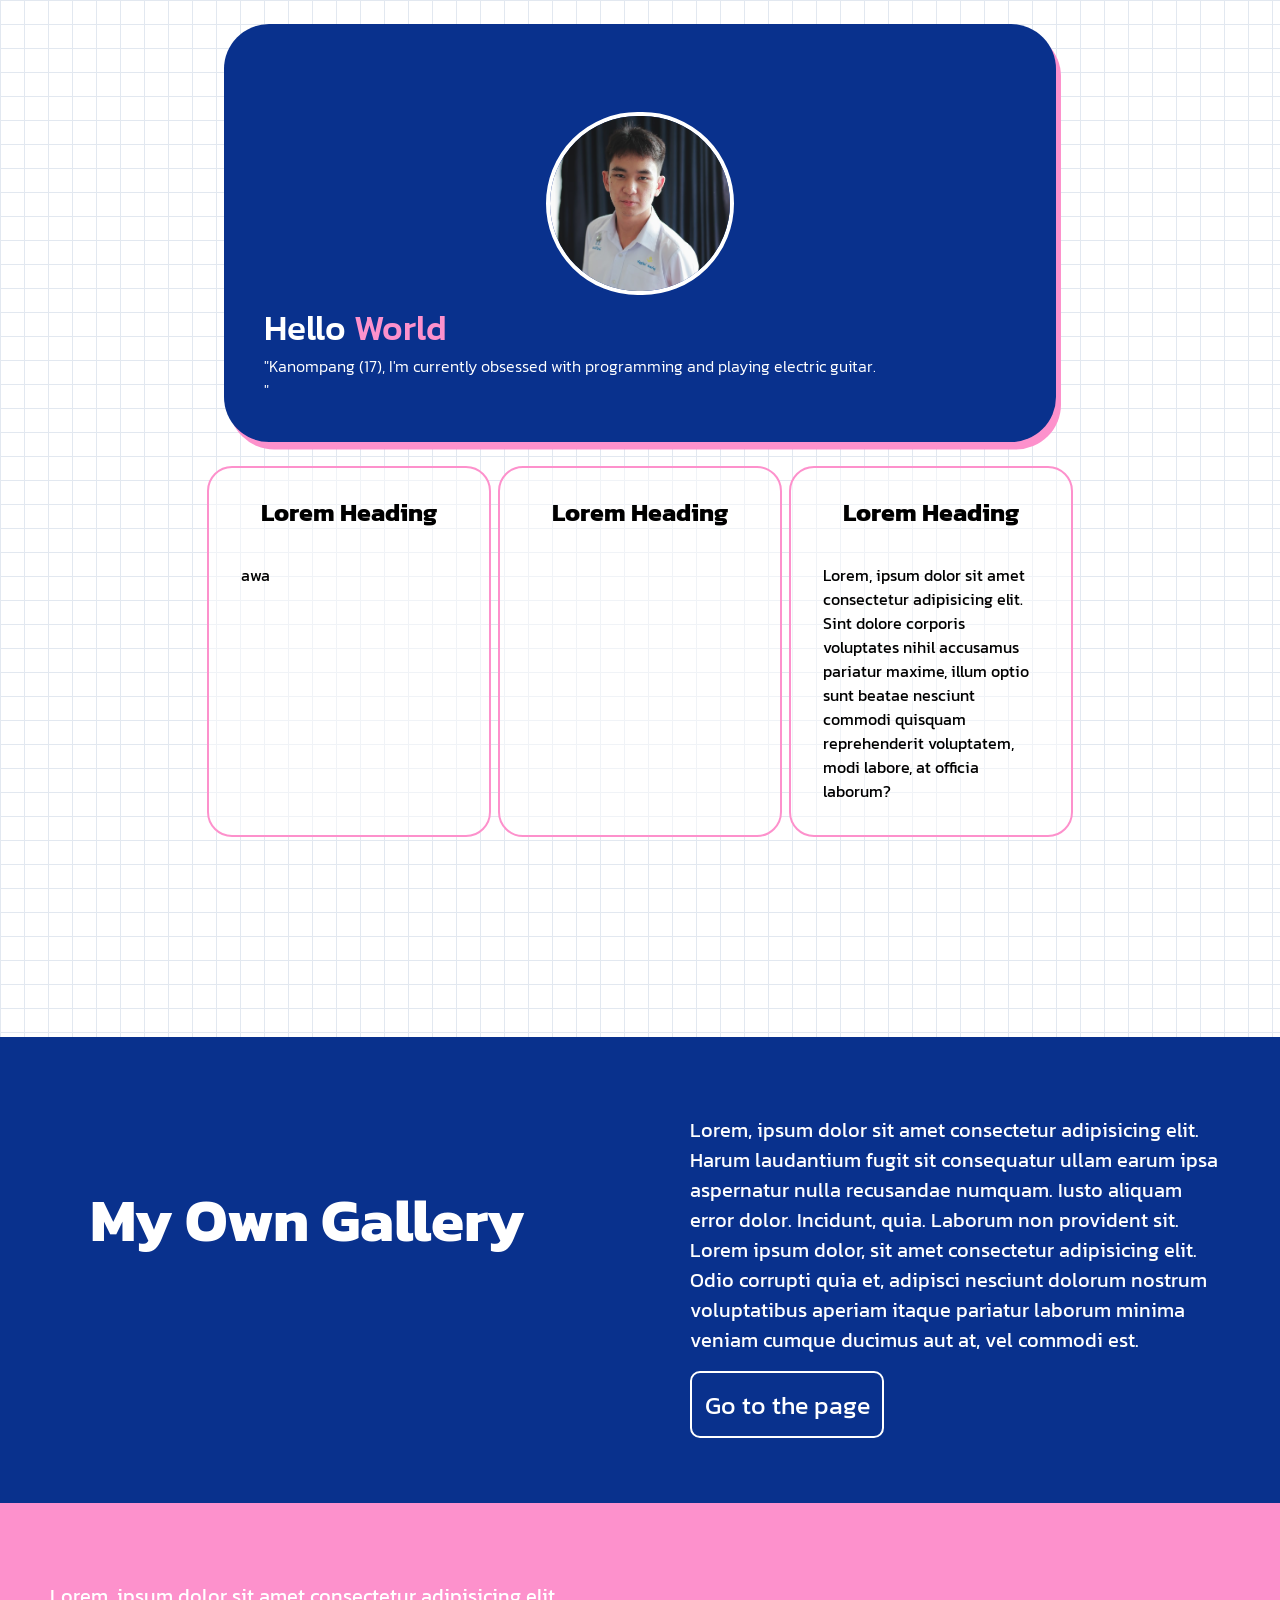
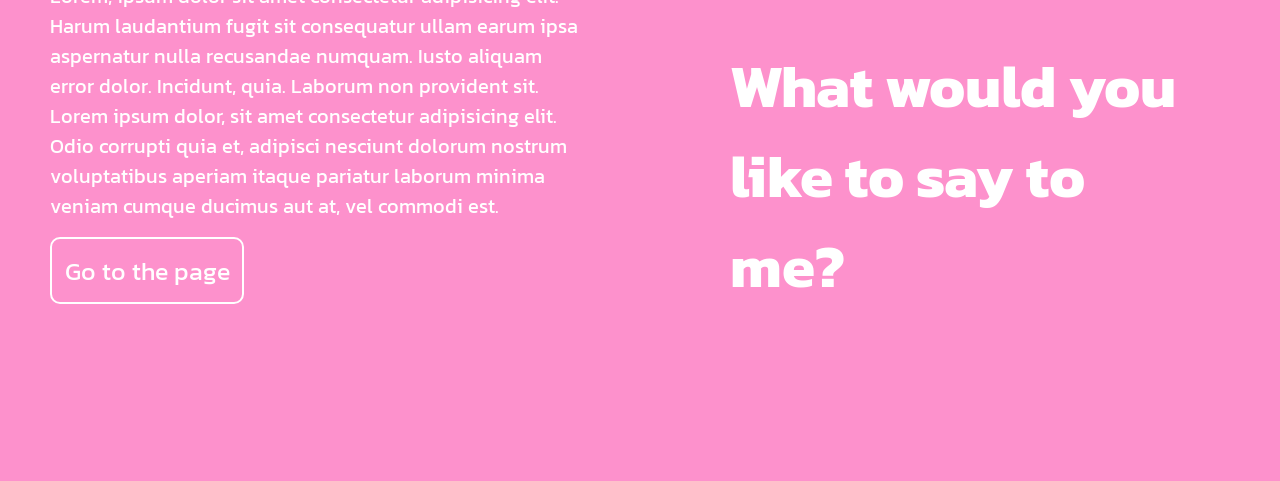
==== index.html @ cad474c6 "fix hyperlink" ====
<!DOCTYPE html>
<html lang="en">
<head>
    <meta charset="UTF-8">
    <meta name="viewport" content="width=device-width, initial-scale=1.0">
    <title>Document</title>
    <link rel="stylesheet" href="style.css">
</head>
<body>
    <div class="upper-card">
        <div class="centify">
            <div>
                <img src="resources/profile.png" alt="mypfp" height="175">
            </div>
        </div>
        <div class="heading fade-in">
            <p id="title">Hello <span>World</span></p>
            <span id="heading-desc">"Kanompang (17), I'm currently obsessed with programming and playing electric guitar.<br>"</span>
        </div>
    </div>
    <div class="rows-card fade-in-slower">
        <div class="status-card hoverable">
            <h3>Lorem Heading</h3>
            <p id="card1">Lorem, ipsum dolor sit amet consectetur adipisicing elit. Sint dolore corporis voluptates nihil accusamus pariatur maxime, illum optio sunt beatae nesciunt commodi quisquam reprehenderit voluptatem, modi labore, at officia laborum?</p>
        </div>
        <div class="status-card hoverable">
            <h3>Lorem Heading</h3>
            <p id="card2">Lorem, ipsum dolor sit amet consectetur adipisicing elit. Sint dolore corporis voluptates nihil accusamus pariatur maxime, illum optio sunt beatae nesciunt commodi quisquam reprehenderit voluptatem, modi labore, at officia laborum?</p>
        </div>
        <div class="status-card hoverable">
            <h3>Lorem Heading</h3>
            <p>Lorem, ipsum dolor sit amet consectetur adipisicing elit. Sint dolore corporis voluptates nihil accusamus pariatur maxime, illum optio sunt beatae nesciunt commodi quisquam reprehenderit voluptatem, modi labore, at officia laborum?</p>
        </div>
    </div>
    <div class="middle-bg fade-in" style="background: var(--base);">
        <div>
            <h4>My Own Gallery</h4>
        </div>
        <div>
            <p>Lorem, ipsum dolor sit amet consectetur adipisicing elit. Harum laudantium fugit sit consequatur ullam earum ipsa aspernatur nulla recusandae numquam. Iusto aliquam error dolor. Incidunt, quia. Laborum non provident sit. Lorem ipsum dolor, sit amet consectetur adipisicing elit. Odio corrupti quia et, adipisci nesciunt dolorum nostrum voluptatibus aperiam itaque pariatur laborum minima veniam cumque ducimus aut at, vel commodi est.</p>
            <a href="pages/gallery.html">Go to the page</a>
        </div>
    </div>
    <div class="middle-bg fade-in" style="background-color: var(--special)">
        <div>
            <p>Lorem, ipsum dolor sit amet consectetur adipisicing elit. Harum laudantium fugit sit consequatur ullam earum ipsa aspernatur nulla recusandae numquam. Iusto aliquam error dolor. Incidunt, quia. Laborum non provident sit. Lorem ipsum dolor, sit amet consectetur adipisicing elit. Odio corrupti quia et, adipisci nesciunt dolorum nostrum voluptatibus aperiam itaque pariatur laborum minima veniam cumque ducimus aut at, vel commodi est.</p>
            <a href="pages/mail.html">Go to the page</a>
        </div>
        <div>
            <h4>What would you like to say to me?</h4>
        </div>
    </div>
    <script src="script.js"></script>
</body>
</html>
---- style.css ----
@import url('https://fonts.googleapis.com/css2?family=Kanit:ital,wght@0,100;0,200;0,300;0,400;0,500;0,600;0,700;0,800;0,900;1,100;1,200;1,300;1,400;1,500;1,600;1,700;1,800;1,900&display=swap');

:root {
    --base: #09318D;
    --secondary: #FFFFFF;
    --special: #FD91CC;
}

html, body {
    height: 100%;
    margin: 0;
    font-family: Kanit;
    background-color: var(--secondary);
    scroll-behavior: smooth;
    background-image:
    linear-gradient(to right, #e2e8f0 1px, transparent 1px),
    linear-gradient(to bottom, #e2e8f0 1px, transparent 1px);
  background-size: 24px 24px;
}

@keyframes fadeIn {
  from { opacity: 0; }
  to { opacity: 1; }
}
.fade-in {
  opacity: 0;
  animation: fadeIn 1s forwards; /* duration and retain final state */
}

.fade-in-slower {
  opacity: 0;
  animation: fadeIn 2.5s forwards; /* duration and retain final state */
}

@keyframes slideDown {
    from {transform: translateY(25px);}
    to {transform: translateY(0);}
}

.slide-down {
    transform: translate(25px);
    animation: slideDown 0.5s forwards;
}

.hoverable {
    transform: scale(1);
  transition: 0.2s;
}

a {
    transition: 0.4s;
}

a:hover {
    transform: scale(1.2);
    transition: 0.2s;
    color: white;
}

.hoverable:hover {
    transform: scale(1.05);
    transition: 0.2s;
}


.centify {
    display: flex;
    justify-content: center;
    margin-top: 3em;
}

.upper-card {
    margin: 1.5em 14em;
    font-weight: 500;
    background-color: var(--base);
    border-radius: 45px;
    padding: 2.5em;
    box-shadow: 5px 7.5px var(--special);
}

.upper-card img {
    border-radius: 125px;
    border: 4px solid var(--secondary);
}

.heading p {
    color: var(--secondary);
}

.heading p span {
    color: var(--special);
}

.heading span {
    color: var(--secondary);
}

#heading-desc {
    font-weight: 300;
    font-size: 16px;
    margin-top: 0;
}

#title {
    margin: 0;
    font-size: 35px;
}


.rows-card {
    margin: 0 12.5em;
    display: flex;
    flex-direction: row;
    justify-content: space-evenly;
    margin-bottom: 12.5em;
}

.status-card {
    border: 2px solid var(--special);
    border-radius: 25px;
    width: 17.5em;
    background-color: rgba(255, 255, 255, 0.5);
}

.status-card h3 {
    font-size: 25px;
    text-align: center;
}

.status-card p {
    margin: 2em;
}

.middle-bg {
    display: flex;
    flex-direction: row;
    justify-content: space-around;
}

.middle-bg div {
    margin-top: 3em;
    width: 50%;
    padding-bottom: 5em;
}

.middle-bg h4 {
    margin: 1.5em 1.5em; 
    font-size: 60px;
    color: var(--secondary)
}

.middle-bg p {
    margin: 1.5em  2.5em; 
    font-size: 20px;
    color: white;
}

.middle-bg a {
    color: var(--secondary);
    padding: 0.5em;
    border: 2px solid white;
    border-radius: 10px;
    text-decoration: none;
    text-align: center;
    font-size: 25px;
    margin: 0 0 0 2em;
}


.top-bar {
    background-color: var(--base);
}

.top-bar h1 {
    padding: 0.5em 2.5em;
    color: white;
    margin: 0;
}

.gallery-container {
    margin: 0;
    width: 100%;
    height: 35em;
    /* background-color: yellow; */
}

.gallery-box-head h3 {
    margin: 0;
    padding: 1.5em 0 0 0.25em;
    font-size: 25px;
}

.gallery-box button {
    background-color: transparent;
    border: none;
    font-weight: bold;
    padding-left: 3.5em;
}
    /* 
    .return a {
        border: 2px solid var(--base);
        padding: 0.45em 1.5em;
        border-radius: 15px;
    } */

.gallery-img {
    border-radius: 25px;
    margin: 1.25em;
    filter: drop-shadow(0.5px 0.5px 1.5px black);
}

.mail-section {
    text-align: center;
    font-size: 35px;
}

.mail-section p {
    font-size: 16px;
}

.mail-section h3 {
    margin: 0;
}

.mail-section input {
    width: 450px;
    height: 25px;
    font-family: Kanit;
}

.mail-section button {
    font-family: Kanit;
    padding: 7.9px 70px;
    border-radius: 25px;
    border: 1px solid black;
    background-color: var(--secondary);
    box-shadow: 3px 3px var(--special);
}

.exist-section {
    margin: 3em 15em 0 15em;
    padding-bottom: 5em;
    border-radius: 25px;
    background-color: var(--base);
    color: var(--secondary)
}

.exist-section h3 {
    text-align: center;
    padding-top: 2em;
    font-size: 30px;
    color: var(--secondary);
}

.exist-section li {
    list-style-type: none;
    font-weight: bold;
}

.exist-section p {
    margin: 0;
}

.exist-section div {
    margin: 2.5em 0;
    padding-left: 4px;
    border-left: 3px solid var(--special);
}

.exist-box {
    margin: 2.5em 0;
    padding-left: 4px;
    border-left: 3px solid var(--special);
}

.gallery-hide {
    display: none;
    transition: 0.2s
}
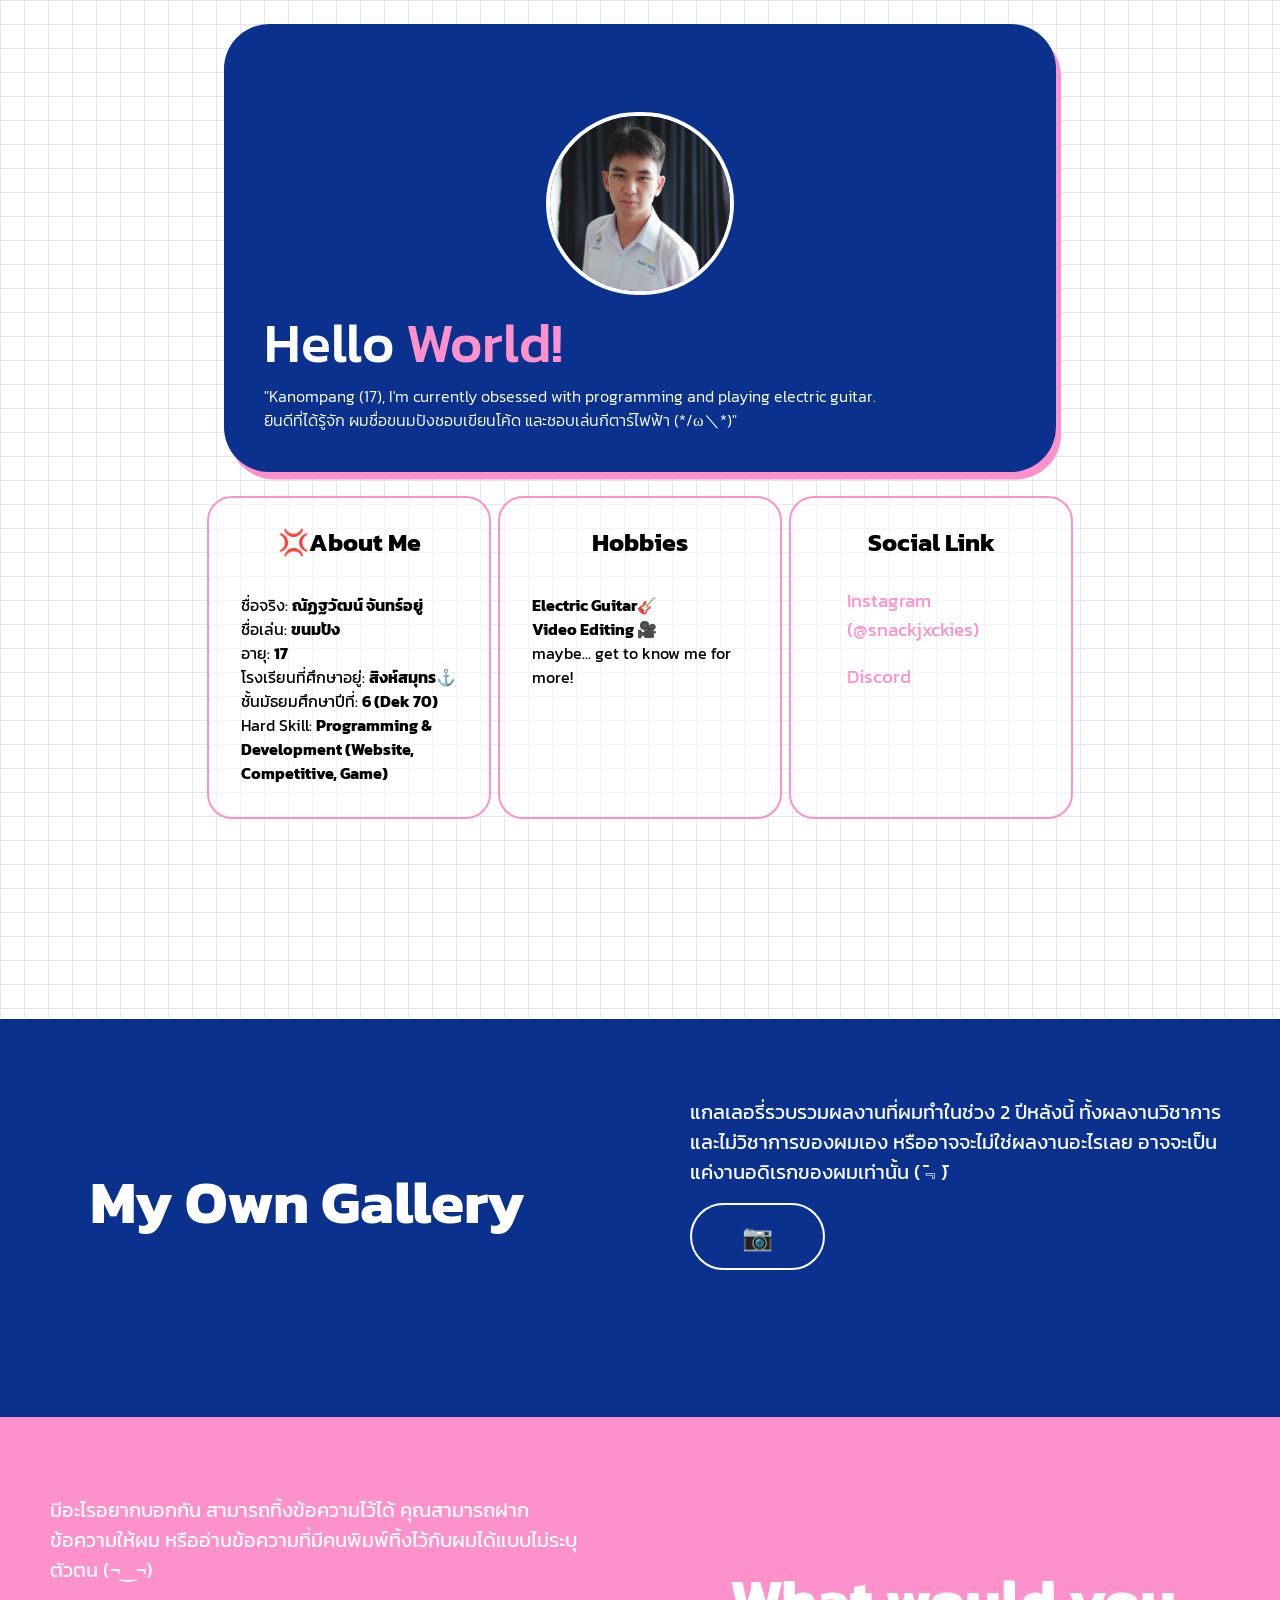
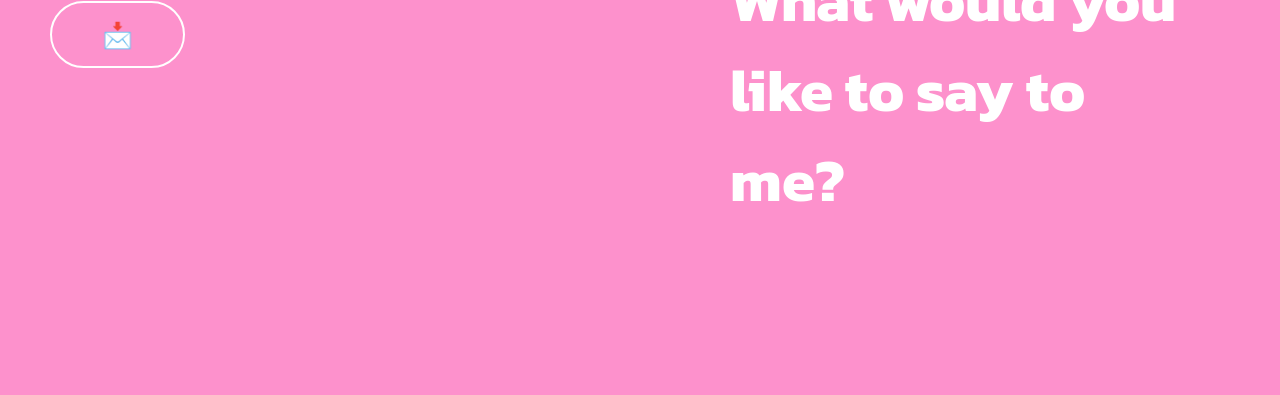
==== commit 98385c18: "checking path direc" ====
--- a/index.html
+++ b/index.html
@@ -4,32 +4,37 @@
     <meta charset="UTF-8">
     <meta name="viewport" content="width=device-width, initial-scale=1.0">
     <title>Document</title>
-    <link rel="stylesheet" href="style.css">
+    <link rel="stylesheet" href="css/style.css">
 </head>
 <body>
     <div class="upper-card">
         <div class="centify">
             <div>
-                <img src="resources/profile.png" alt="mypfp" height="175">
+                <img src="/resources/profile.png" alt="mypfp" height="175">
             </div>
         </div>
         <div class="heading fade-in">
-            <p id="title">Hello <span>World</span></p>
-            <span id="heading-desc">"Kanompang (17), I'm currently obsessed with programming and playing electric guitar.<br>"</span>
+            <p id="title">Hello <span>World!</span></p>
+            <span id="heading-desc">"Kanompang (17), I'm currently obsessed with programming and playing electric guitar.<br>ยินดีที่ได้รู้จัก ผมชื่อขนมปังชอบเขียนโค้ด และชอบเล่นกีตาร์ไฟฟ้า (*/ω＼*)"</span>
         </div>
     </div>
     <div class="rows-card fade-in-slower">
         <div class="status-card hoverable">
-            <h3>Lorem Heading</h3>
+            <h3>💢About Me</h3>
             <p id="card1">Lorem, ipsum dolor sit amet consectetur adipisicing elit. Sint dolore corporis voluptates nihil accusamus pariatur maxime, illum optio sunt beatae nesciunt commodi quisquam reprehenderit voluptatem, modi labore, at officia laborum?</p>
         </div>
         <div class="status-card hoverable">
-            <h3>Lorem Heading</h3>
+            <h3>Hobbies</h3>
             <p id="card2">Lorem, ipsum dolor sit amet consectetur adipisicing elit. Sint dolore corporis voluptates nihil accusamus pariatur maxime, illum optio sunt beatae nesciunt commodi quisquam reprehenderit voluptatem, modi labore, at officia laborum?</p>
         </div>
         <div class="status-card hoverable">
-            <h3>Lorem Heading</h3>
-            <p>Lorem, ipsum dolor sit amet consectetur adipisicing elit. Sint dolore corporis voluptates nihil accusamus pariatur maxime, illum optio sunt beatae nesciunt commodi quisquam reprehenderit voluptatem, modi labore, at officia laborum?</p>
+            <h3>Social Link</h3>
+            <div>
+                <a href="https:/instagram.com/snackjxckies">Instagram (@snackjxckies)</a>
+            </div>
+            <div>
+                <a href="https:/discord.com/snackjxckies">Discord</a>
+            </div>
         </div>
     </div>
     <div class="middle-bg fade-in" style="background: var(--base);">
@@ -37,19 +42,19 @@
             <h4>My Own Gallery</h4>
         </div>
         <div>
-            <p>Lorem, ipsum dolor sit amet consectetur adipisicing elit. Harum laudantium fugit sit consequatur ullam earum ipsa aspernatur nulla recusandae numquam. Iusto aliquam error dolor. Incidunt, quia. Laborum non provident sit. Lorem ipsum dolor, sit amet consectetur adipisicing elit. Odio corrupti quia et, adipisci nesciunt dolorum nostrum voluptatibus aperiam itaque pariatur laborum minima veniam cumque ducimus aut at, vel commodi est.</p>
-            <a href="pages/gallery.html">Go to the page</a>
+            <p id="myowngallery">Lorem, ipsum dolor sit amet consectetur adipisicing elit. Harum laudantium fugit sit consequatur ullam earum ipsa aspernatur nulla recusandae numquam. Iusto aliquam error dolor. Incidunt, quia. Laborum non provident sit. Lorem ipsum dolor, sit amet consectetur adipisicing elit. Odio corrupti quia et, adipisci nesciunt dolorum nostrum voluptatibus aperiam itaque pariatur laborum minima veniam cumque ducimus aut at, vel commodi est.</p>
+            <a href="../pages/gallery.html">📷</a>
         </div>
     </div>
     <div class="middle-bg fade-in" style="background-color: var(--special)">
-        <div>
-            <p>Lorem, ipsum dolor sit amet consectetur adipisicing elit. Harum laudantium fugit sit consequatur ullam earum ipsa aspernatur nulla recusandae numquam. Iusto aliquam error dolor. Incidunt, quia. Laborum non provident sit. Lorem ipsum dolor, sit amet consectetur adipisicing elit. Odio corrupti quia et, adipisci nesciunt dolorum nostrum voluptatibus aperiam itaque pariatur laborum minima veniam cumque ducimus aut at, vel commodi est.</p>
-            <a href="pages/mail.html">Go to the page</a>
+        <div >
+            <p id="fakbok">Lorem, ipsum dolor sit amet consectetur adipisicing elit. Harum laudantium fugit sit consequatur ullam earum ipsa aspernatur nulla recusandae numquam. Iusto aliquam error dolor. Incidunt, quia. Laborum non provident sit. Lorem ipsum dolor, sit amet consectetur adipisicing elit. Odio corrupti quia et, adipisci nesciunt dolorum nostrum voluptatibus aperiam itaque pariatur laborum minima veniam cumque ducimus aut at, vel commodi est.</p>
+            <a href="../pages/mail.html">📩</a>
         </div>
         <div>
             <h4>What would you like to say to me?</h4>
         </div>
     </div>
-    <script src="script.js"></script>
+    <script src="js/script.js"></script>
 </body>
 </html>
--- a/css/style.css
+++ b/css/style.css
@@ -0,0 +1,283 @@
+@import url('https://fonts.googleapis.com/css2?family=Kanit:ital,wght@0,100;0,200;0,300;0,400;0,500;0,600;0,700;0,800;0,900;1,100;1,200;1,300;1,400;1,500;1,600;1,700;1,800;1,900&display=swap');
+
+:root {
+    --base: #09318D;
+    --secondary: #FFFFFF;
+    --special: #FD91CC;
+}
+
+html, body {
+    height: 100%;
+    margin: 0;
+    font-family: Kanit;
+    background-color: var(--secondary);
+    scroll-behavior: smooth;
+    background-image:
+    linear-gradient(to right, #e2e8f0 1px, transparent 1px),
+    linear-gradient(to bottom, #e2e8f0 1px, transparent 1px);
+  background-size: 24px 24px;
+}
+
+@keyframes fadeIn {
+  from { opacity: 0; }
+  to { opacity: 1; }
+}
+.fade-in {
+  opacity: 0;
+  animation: fadeIn 1s forwards; /* duration and retain final state */
+}
+
+.fade-in-slower {
+  opacity: 0;
+  animation: fadeIn 2.5s forwards; /* duration and retain final state */
+}
+
+@keyframes slideDown {
+    from {transform: translateY(25px);}
+    to {transform: translateY(0);}
+}
+
+.slide-down {
+    transform: translate(25px);
+    animation: slideDown 0.5s forwards;
+}
+
+.hoverable {
+    transform: scale(1);
+  transition: 0.2s;
+}
+
+
+.hoverable:hover {
+    transform: scale(1.05);
+    transition: 0.2s;
+}
+
+
+.centify {
+    display: flex;
+    justify-content: center;
+    margin-top: 3em;
+}
+
+.upper-card {
+    margin: 1.5em 14em;
+    font-weight: 500;
+    background-color: var(--base);
+    border-radius: 45px;
+    padding: 2.5em;
+    box-shadow: 5px 7.5px var(--special);
+}
+
+.upper-card img {
+    border-radius: 125px;
+    border: 4px solid var(--secondary);
+}
+
+.heading p {
+    color: var(--secondary);
+}
+
+.heading p span {
+    color: var(--special);
+}
+
+.heading span {
+    color: var(--secondary);
+}
+
+#heading-desc {
+    font-weight: 300;
+    font-size: 16px;
+    margin-top: 0;
+}
+
+#title {
+    margin: 0;
+    font-size: 55px;
+}
+
+
+.rows-card {
+    margin: 0 12.5em;
+    display: flex;
+    flex-direction: row;
+    justify-content: space-evenly;
+    margin-bottom: 12.5em;
+}
+
+.status-card {
+    border: 2px solid var(--special);
+    border-radius: 25px;
+    width: 17.5em;
+    background-color: rgba(255, 255, 255, 0.5);
+}
+
+.status-card h3 {
+    font-size: 25px;
+    text-align: center;
+}
+
+.status-card p {
+    margin: 2em;
+}
+
+.status-card a {
+    font-size: 19px;
+    text-decoration: none;
+    color: var(--special);
+    margin-bottom: 17.5px;
+}
+
+.status-card div {
+    display: flex;
+    justify-content: space-between;
+    margin: 0em 3.5em;
+}
+
+.middle-bg {
+    display: flex;
+    flex-direction: row;
+    justify-content: space-around;
+}
+
+.middle-bg div {
+    margin-top: 3em;
+    width: 50%;
+    padding-bottom: 5em;
+}
+
+.middle-bg h4 {
+    margin: 1.5em 1.5em; 
+    font-size: 60px;
+    color: var(--secondary)
+}
+
+.middle-bg p {
+    margin: 1.5em  2.5em; 
+    font-size: 20px;
+    color: white;
+}
+
+.middle-bg a {
+    color: var(--secondary);
+    padding: 0.5em 2em;
+    border: 2px solid white;
+    border-radius: 45px;
+    text-decoration: none;
+    text-align: center;
+    font-size: 25px;
+    margin: 0 0 0 2em;
+}
+
+
+.top-bar {
+    background-color: var(--base);
+}
+
+.top-bar h1 {
+    padding: 0.5em 2.5em;
+    color: white;
+    margin: 0;
+}
+
+.gallery-container {
+    margin: 0;
+    width: 100%;
+    height: 35em;
+    /* background-color: yellow; */
+}
+
+.gallery-box-head h3 {
+    margin: 0;
+    padding: 1.5em 0 0 0.25em;
+    font-size: 25px;
+}
+
+.gallery-box button {
+    background-color: transparent;
+    border: none;
+    font-weight: bold;
+    padding-left: 3.5em;
+}
+    /* 
+    .return a {
+        border: 2px solid var(--base);
+        padding: 0.45em 1.5em;
+        border-radius: 15px;
+    } */
+
+.gallery-img {
+    border-radius: 25px;
+    margin: 1.25em;
+    filter: drop-shadow(0.5px 0.5px 1.5px black);
+}
+
+.mail-section {
+    text-align: center;
+    font-size: 35px;
+}
+
+.mail-section p {
+    font-size: 16px;
+}
+
+.mail-section h3 {
+    margin: 0;
+}
+
+.mail-section input {
+    width: 450px;
+    height: 25px;
+    font-family: Kanit;
+}
+
+.mail-section button {
+    font-family: Kanit;
+    padding: 7.9px 70px;
+    border-radius: 25px;
+    border: 1px solid black;
+    background-color: var(--secondary);
+    box-shadow: 3px 3px var(--special);
+}
+
+.exist-section {
+    margin: 3em 15em 0 15em;
+    padding-bottom: 5em;
+    border-radius: 25px;
+    background-color: var(--base);
+    color: var(--secondary)
+}
+
+.exist-section h3 {
+    text-align: center;
+    padding-top: 2em;
+    font-size: 30px;
+    color: var(--secondary);
+}
+
+.exist-section li {
+    list-style-type: none;
+    font-weight: bold;
+}
+
+.exist-section p {
+    margin: 0;
+}
+
+.exist-section div {
+    margin: 2.5em 0;
+    padding-left: 4px;
+    border-left: 3px solid var(--special);
+}
+
+.exist-box {
+    margin: 2.5em 0;
+    padding-left: 4px;
+    border-left: 3px solid var(--special);
+}
+
+.gallery-hide {
+    display: none;
+    transition: 0.2s
+}
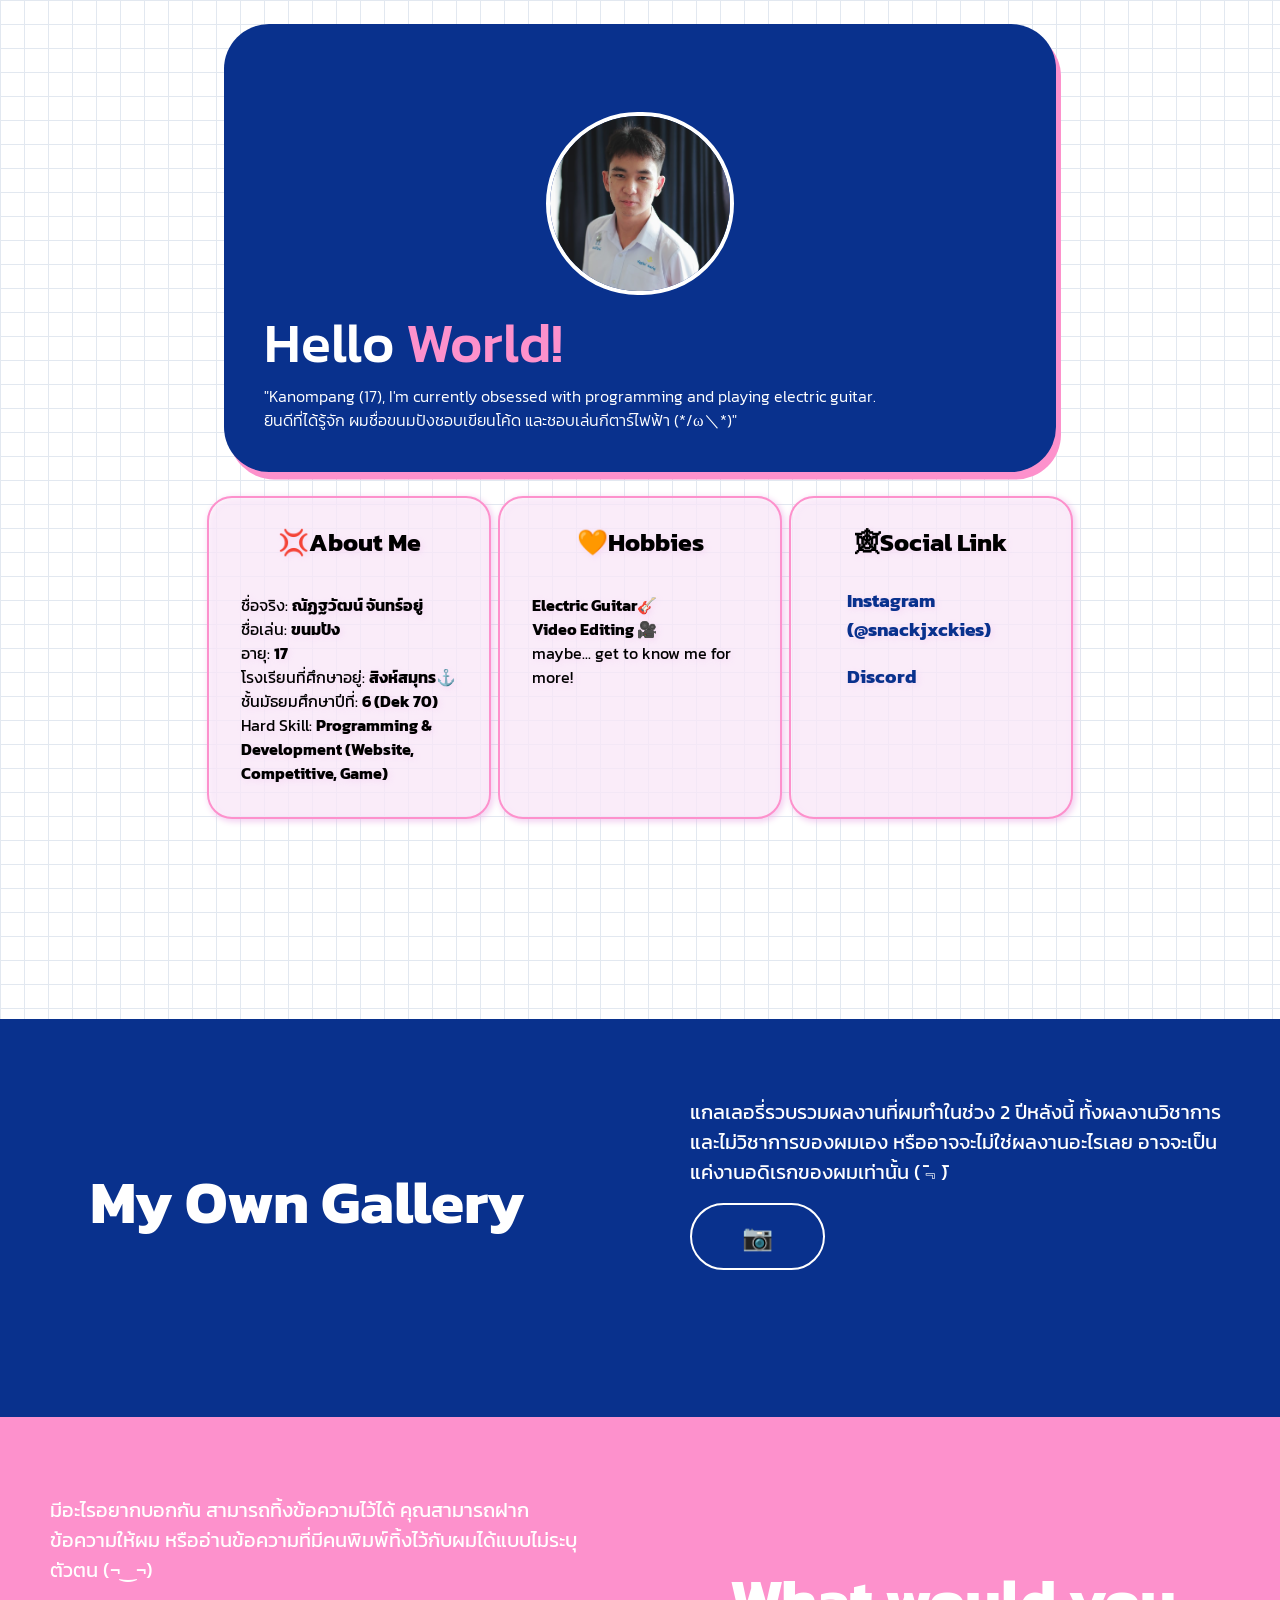
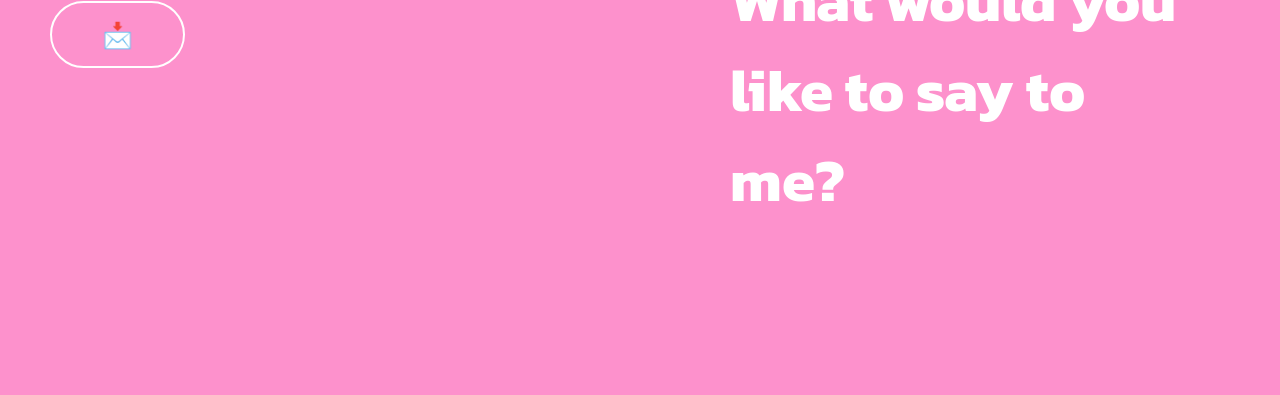
==== commit d8196d7e: "one final change" ====
--- a/index.html
+++ b/index.html
@@ -3,14 +3,14 @@
 <head>
     <meta charset="UTF-8">
     <meta name="viewport" content="width=device-width, initial-scale=1.0">
-    <title>Document</title>
-    <link rel="stylesheet" href="css/style.css">
+    <title>NextGen Portoflio</title>
+    <link rel="stylesheet" href="./css/style.css">
 </head>
 <body>
     <div class="upper-card">
         <div class="centify">
             <div>
-                <img src="/resources/profile.png" alt="mypfp" height="175">
+                <img src="./resources/profile.png" alt="mypfp" height="175">
             </div>
         </div>
         <div class="heading fade-in">
@@ -24,11 +24,11 @@
             <p id="card1">Lorem, ipsum dolor sit amet consectetur adipisicing elit. Sint dolore corporis voluptates nihil accusamus pariatur maxime, illum optio sunt beatae nesciunt commodi quisquam reprehenderit voluptatem, modi labore, at officia laborum?</p>
         </div>
         <div class="status-card hoverable">
-            <h3>Hobbies</h3>
+            <h3>🧡Hobbies</h3>
             <p id="card2">Lorem, ipsum dolor sit amet consectetur adipisicing elit. Sint dolore corporis voluptates nihil accusamus pariatur maxime, illum optio sunt beatae nesciunt commodi quisquam reprehenderit voluptatem, modi labore, at officia laborum?</p>
         </div>
         <div class="status-card hoverable">
-            <h3>Social Link</h3>
+            <h3>🕸Social Link</h3>
             <div>
                 <a href="https:/instagram.com/snackjxckies">Instagram (@snackjxckies)</a>
             </div>
@@ -43,18 +43,18 @@
         </div>
         <div>
             <p id="myowngallery">Lorem, ipsum dolor sit amet consectetur adipisicing elit. Harum laudantium fugit sit consequatur ullam earum ipsa aspernatur nulla recusandae numquam. Iusto aliquam error dolor. Incidunt, quia. Laborum non provident sit. Lorem ipsum dolor, sit amet consectetur adipisicing elit. Odio corrupti quia et, adipisci nesciunt dolorum nostrum voluptatibus aperiam itaque pariatur laborum minima veniam cumque ducimus aut at, vel commodi est.</p>
-            <a href="../pages/gallery.html">📷</a>
+            <a href="./pages/gallery.html">📷</a>
         </div>
     </div>
     <div class="middle-bg fade-in" style="background-color: var(--special)">
         <div >
             <p id="fakbok">Lorem, ipsum dolor sit amet consectetur adipisicing elit. Harum laudantium fugit sit consequatur ullam earum ipsa aspernatur nulla recusandae numquam. Iusto aliquam error dolor. Incidunt, quia. Laborum non provident sit. Lorem ipsum dolor, sit amet consectetur adipisicing elit. Odio corrupti quia et, adipisci nesciunt dolorum nostrum voluptatibus aperiam itaque pariatur laborum minima veniam cumque ducimus aut at, vel commodi est.</p>
-            <a href="../pages/mail.html">📩</a>
+            <a href="./pages/mail.html">📩</a>
         </div>
         <div>
             <h4>What would you like to say to me?</h4>
         </div>
     </div>
-    <script src="js/script.js"></script>
+    <script src="./js/script.js"></script>
 </body>
 </html>
--- a/css/style.css
+++ b/css/style.css
@@ -111,6 +111,11 @@
     border-radius: 25px;
     width: 17.5em;
     background-color: rgba(255, 255, 255, 0.5);
+    filter: drop-shadow(2px 2px 3.25px rgb(235, 179, 232));
+}
+
+.status-card:hover {
+    background-color: rgb(253, 145, 204, 0.5);
 }
 
 .status-card h3 {
@@ -125,8 +130,15 @@
 .status-card a {
     font-size: 19px;
     text-decoration: none;
-    color: var(--special);
+    color: var(--base);
     margin-bottom: 17.5px;
+    transition: 0.2s;
+    font-weight: 650;
+}
+
+.status-card a:hover {
+    transition: 0.2s;
+    color: white;
 }
 
 .status-card div {
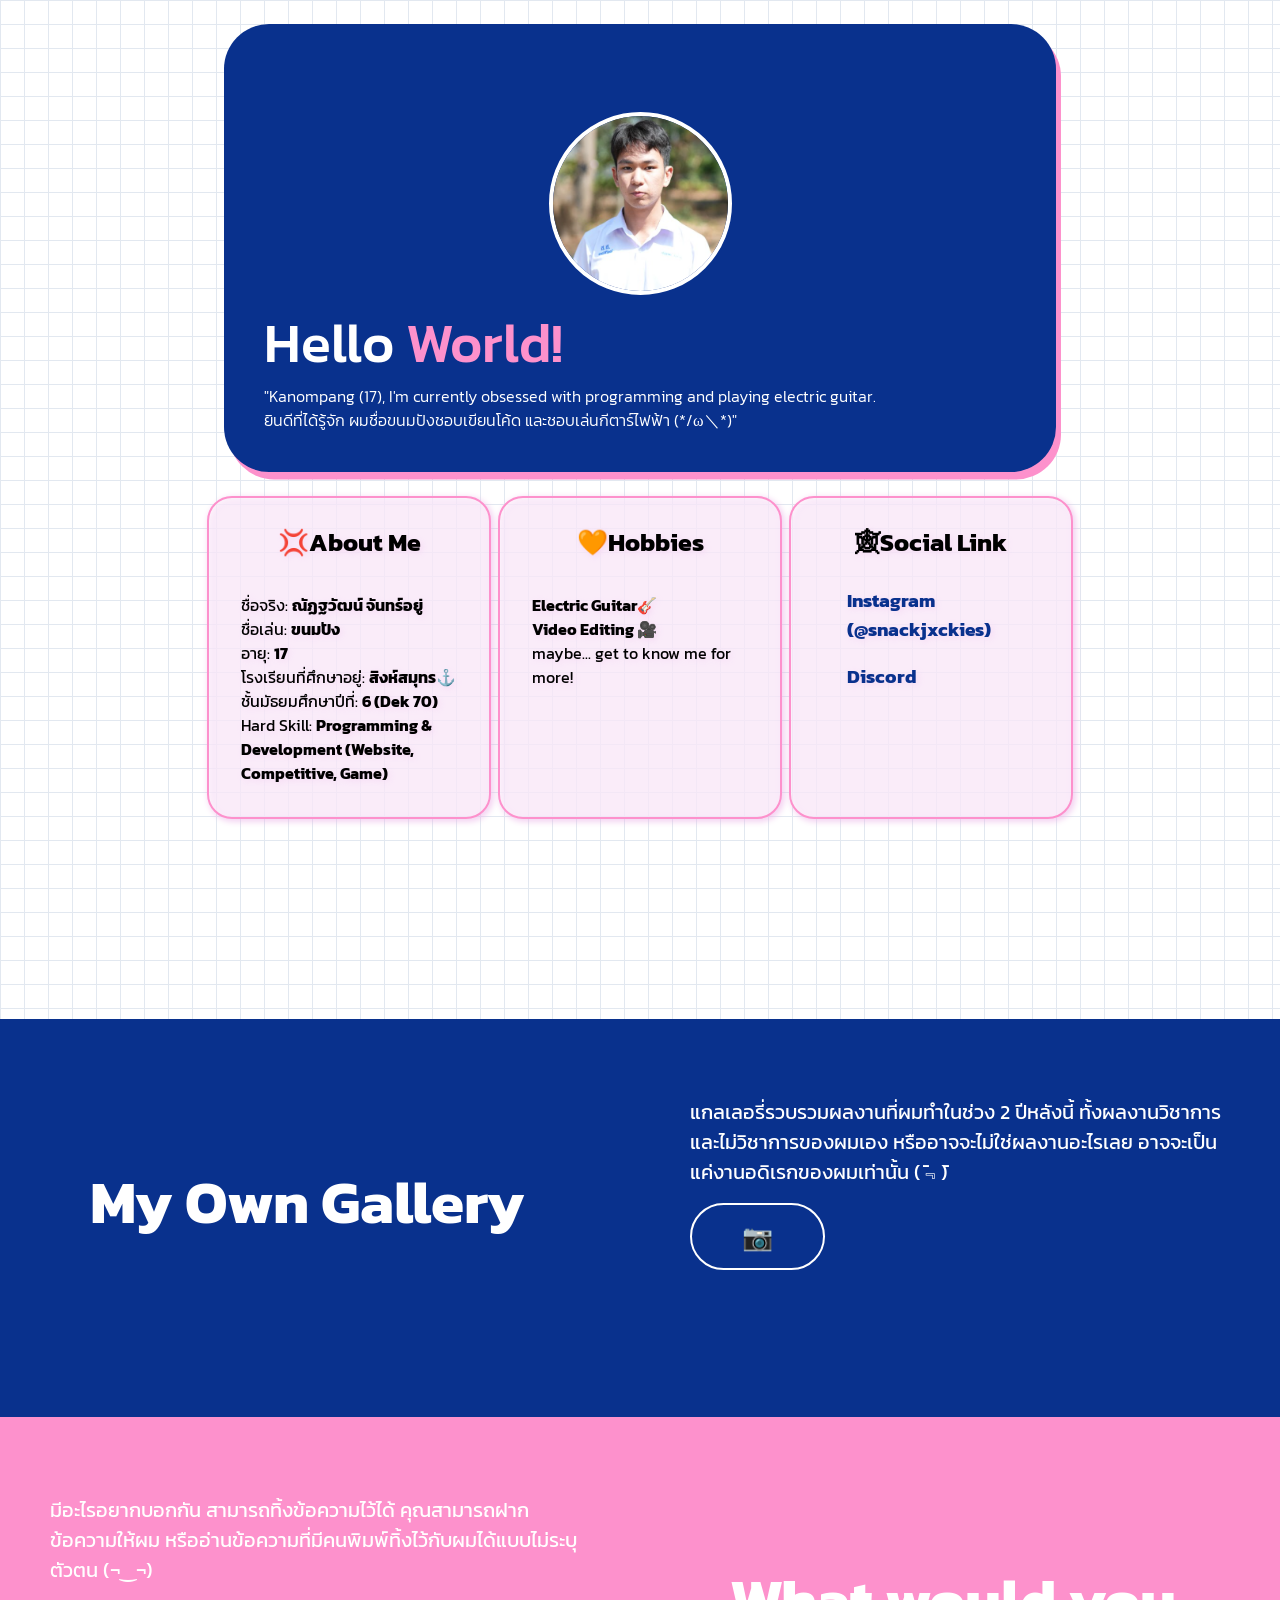
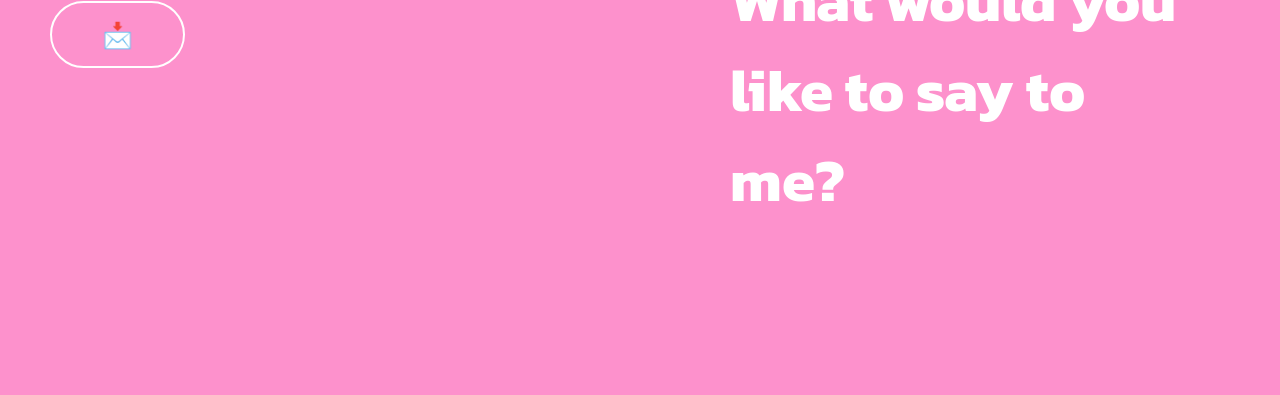
==== commit cd0185a2: "Final" ====
--- a/index.html
+++ b/index.html
@@ -10,7 +10,7 @@
     <div class="upper-card">
         <div class="centify">
             <div>
-                <img src="./resources/profile.png" alt="mypfp" height="175">
+                <img src="./resources/profile.png" alt="mypfp" height="175" width="175">
             </div>
         </div>
         <div class="heading fade-in">
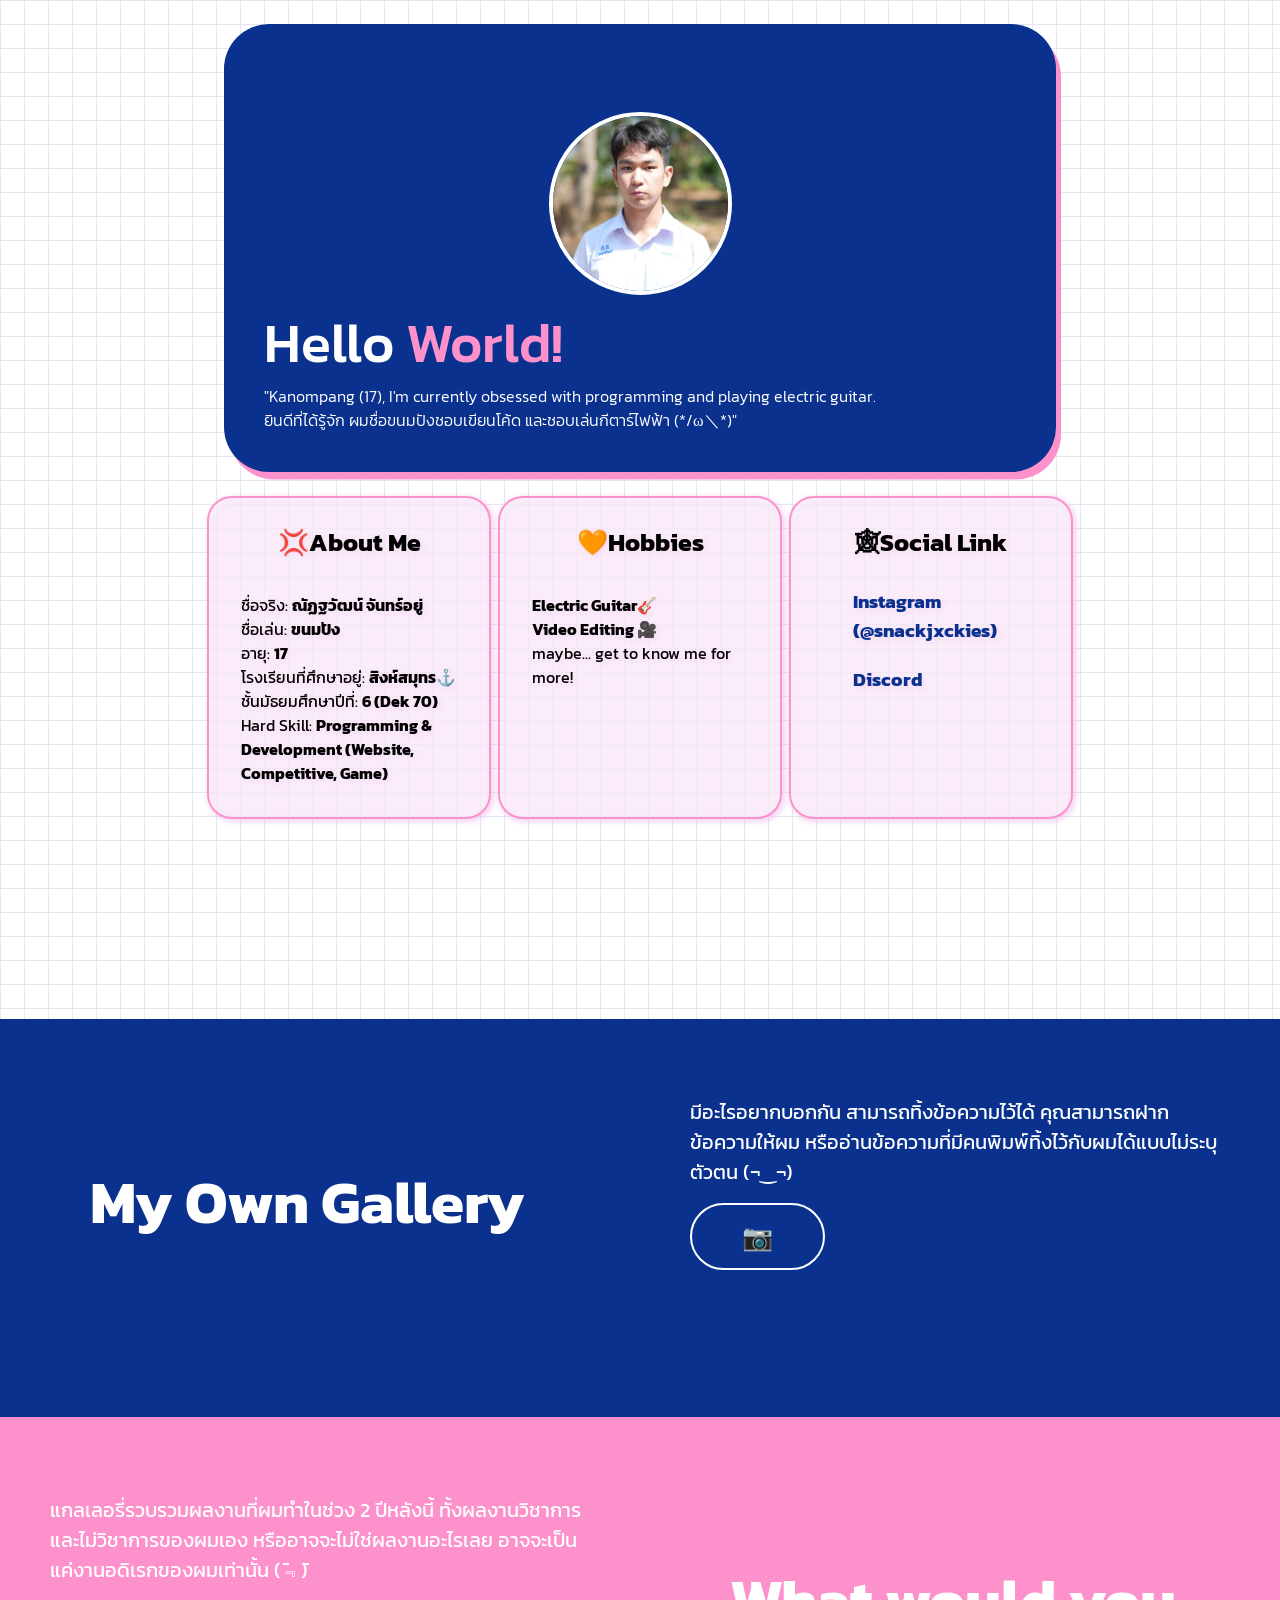
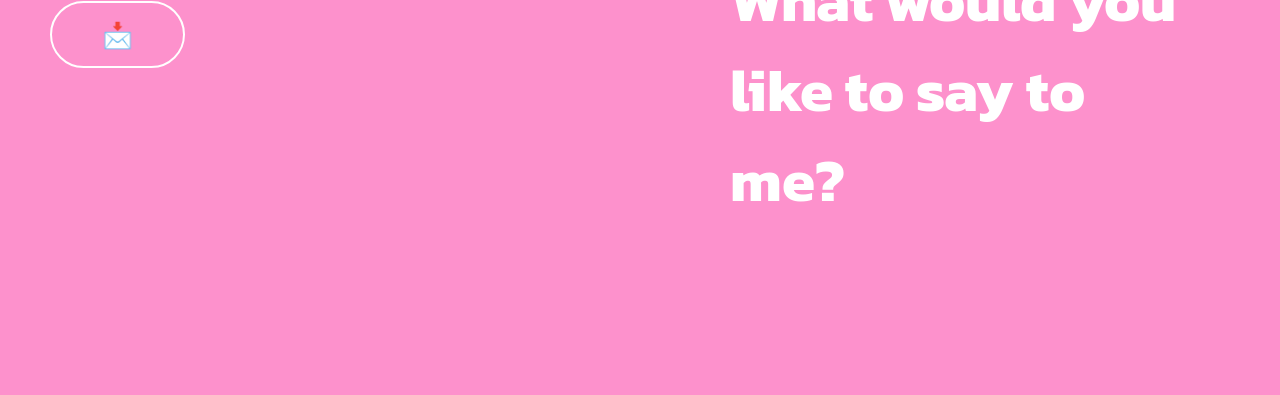
==== commit 29bb4ca2: "FINAL" ====
--- a/index.html
+++ b/index.html
@@ -30,10 +30,10 @@
         <div class="status-card hoverable">
             <h3>🕸Social Link</h3>
             <div>
-                <a href="https:/instagram.com/snackjxckies">Instagram (@snackjxckies)</a>
+                <button id="igclipboard">Instagram (@snackjxckies)</button>
             </div>
             <div>
-                <a href="https:/discord.com/snackjxckies">Discord</a>
+                <button id="dscclipboard">Discord</button>
             </div>
         </div>
     </div>
--- a/css/style.css
+++ b/css/style.css
@@ -127,16 +127,20 @@
     margin: 2em;
 }
 
-.status-card a {
+.status-card button {
     font-size: 19px;
     text-decoration: none;
     color: var(--base);
     margin-bottom: 17.5px;
     transition: 0.2s;
     font-weight: 650;
-}
-
-.status-card a:hover {
+    background-color: transparent;
+    border: none;
+    font-family: Kanit;
+    text-align: left;
+}
+
+.status-card button:hover {
     transition: 0.2s;
     color: white;
 }
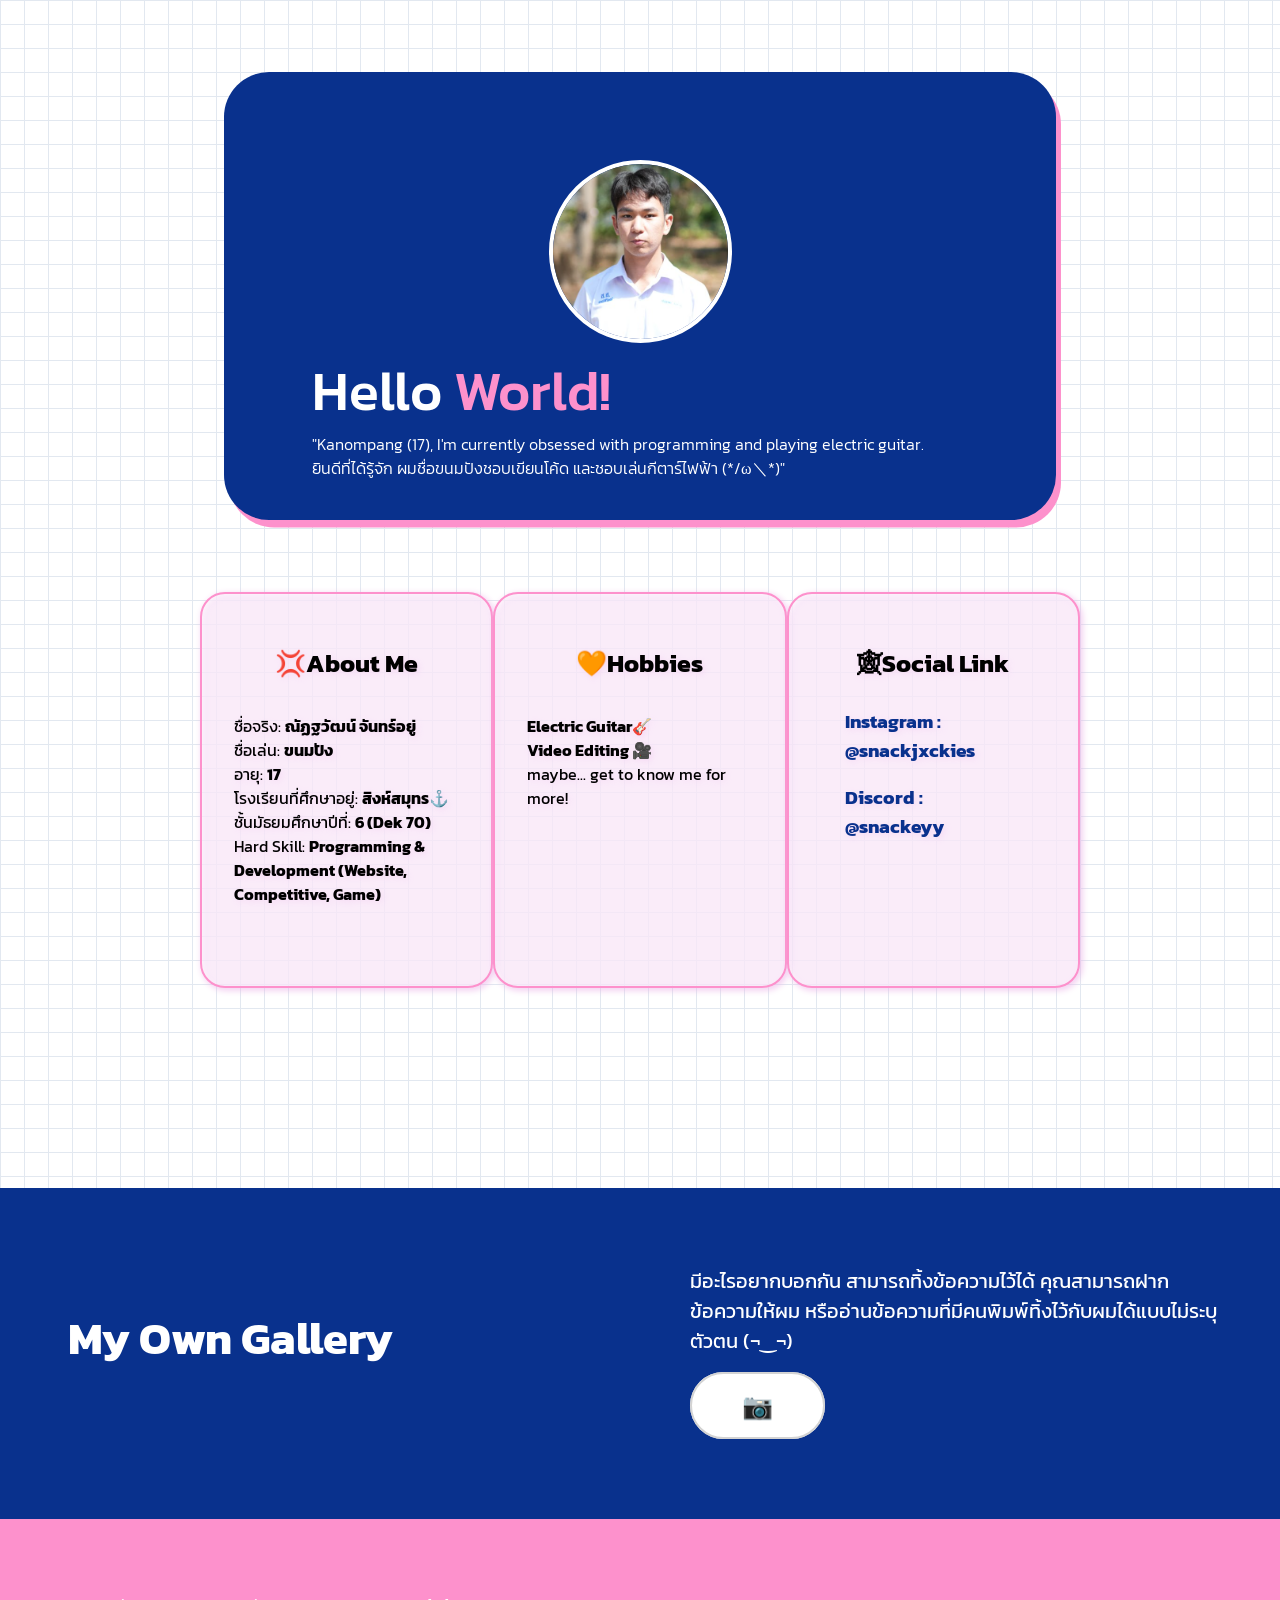
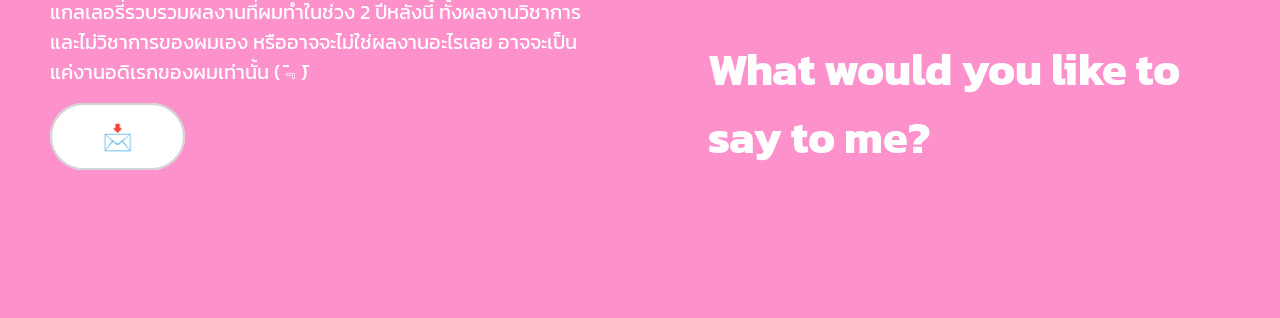
==== commit caacd7fd: "Added Responsive" ====
--- a/index.html
+++ b/index.html
@@ -3,39 +3,43 @@
 <head>
     <meta charset="UTF-8">
     <meta name="viewport" content="width=device-width, initial-scale=1.0">
-    <title>NextGen Portoflio</title>
+    <title>NextGen Portfolio</title>
     <link rel="stylesheet" href="./css/style.css">
 </head>
 <body>
-    <div class="upper-card">
-        <div class="centify">
-            <div>
-                <img src="./resources/profile.png" alt="mypfp" height="175" width="175">
+    <div class="centify">
+        <div class="upper-card">
+            <div class="centify">
+                <div>
+                    <img src="./resources/profile.png" alt="mypfp" height="175" width="175">
+                </div>
+            </div>
+            <div class="heading fade-in">
+                <p id="title">Hello <span>World!</span></p>
+                <span id="heading-desc">"Kanompang (17), I'm currently obsessed with programming and playing electric guitar.<br>ยินดีที่ได้รู้จัก ผมชื่อขนมปังชอบเขียนโค้ด และชอบเล่นกีตาร์ไฟฟ้า (*/ω＼*)"</span>
             </div>
         </div>
-        <div class="heading fade-in">
-            <p id="title">Hello <span>World!</span></p>
-            <span id="heading-desc">"Kanompang (17), I'm currently obsessed with programming and playing electric guitar.<br>ยินดีที่ได้รู้จัก ผมชื่อขนมปังชอบเขียนโค้ด และชอบเล่นกีตาร์ไฟฟ้า (*/ω＼*)"</span>
-        </div>
     </div>
-    <div class="rows-card fade-in-slower">
-        <div class="status-card hoverable">
-            <h3>💢About Me</h3>
-            <p id="card1">Lorem, ipsum dolor sit amet consectetur adipisicing elit. Sint dolore corporis voluptates nihil accusamus pariatur maxime, illum optio sunt beatae nesciunt commodi quisquam reprehenderit voluptatem, modi labore, at officia laborum?</p>
-        </div>
-        <div class="status-card hoverable">
-            <h3>🧡Hobbies</h3>
-            <p id="card2">Lorem, ipsum dolor sit amet consectetur adipisicing elit. Sint dolore corporis voluptates nihil accusamus pariatur maxime, illum optio sunt beatae nesciunt commodi quisquam reprehenderit voluptatem, modi labore, at officia laborum?</p>
-        </div>
-        <div class="status-card hoverable">
-            <h3>🕸Social Link</h3>
-            <div>
-                <button id="igclipboard">Instagram (@snackjxckies)</button>
+    <div class="centify">
+        <div class="rows-card fade-in-slower">
+            <div class="status-card hoverable">
+                <h3>💢About Me</h3>
+                <p id="card1">Lorem, ipsum dolor sit amet consectetur adipisicing elit. Sint dolore corporis voluptates nihil accusamus pariatur maxime, illum optio sunt beatae nesciunt commodi quisquam reprehenderit voluptatem, modi labore, at officia laborum?</p>
             </div>
-            <div>
-                <button id="dscclipboard">Discord</button>
+            <div class="status-card hoverable">
+                <h3>🧡Hobbies</h3>
+                <p id="card2">Lorem, ipsum dolor sit amet consectetur adipisicing elit. Sint dolore corporis voluptates nihil accusamus pariatur maxime, illum optio sunt beatae nesciunt commodi quisquam reprehenderit voluptatem, modi labore, at officia laborum?</p>
             </div>
-        </div>
+            <div class="status-card hoverable">
+                <h3>🕸Social Link</h3>
+                <div>
+                    <a href="https://instagram.com/snackjxckies">Instagram : @snackjxckies</a>
+                </div>
+                <div>
+                    <a href="https://discord.com/user/549915461098405890">Discord : @snackeyy</a>
+                </div>
+            </div>
+    </div>
     </div>
     <div class="middle-bg fade-in" style="background: var(--base);">
         <div>
--- a/css/style.css
+++ b/css/style.css
@@ -58,6 +58,7 @@
     display: flex;
     justify-content: center;
     margin-top: 3em;
+    width: 100%;
 }
 
 .upper-card {
@@ -65,8 +66,9 @@
     font-weight: 500;
     background-color: var(--base);
     border-radius: 45px;
-    padding: 2.5em;
+    padding: 2.5em 5.5em;
     box-shadow: 5px 7.5px var(--special);
+    width: 85%;
 }
 
 .upper-card img {
@@ -76,6 +78,7 @@
 
 .heading p {
     color: var(--secondary);
+    font-size: 3em;
 }
 
 .heading p span {
@@ -106,10 +109,18 @@
     margin-bottom: 12.5em;
 }
 
+@media (max-width: 500px) {
+    .upper-card {
+        /* margin: 1.5em 7.25em; */
+        width: 85%;
+    }
+
+}
+
 .status-card {
     border: 2px solid var(--special);
     border-radius: 25px;
-    width: 17.5em;
+    width: min(100%, 400px);
     background-color: rgba(255, 255, 255, 0.5);
     filter: drop-shadow(2px 2px 3.25px rgb(235, 179, 232));
 }
@@ -119,15 +130,17 @@
 }
 
 .status-card h3 {
+    padding-top: 1em;
     font-size: 25px;
     text-align: center;
 }
 
 .status-card p {
     margin: 2em;
-}
-
-.status-card button {
+    padding-bottom: 3em;
+}
+
+.status-card a {
     font-size: 19px;
     text-decoration: none;
     color: var(--base);
@@ -155,6 +168,7 @@
     display: flex;
     flex-direction: row;
     justify-content: space-around;
+    width: 100%;
 }
 
 .middle-bg div {
@@ -165,7 +179,7 @@
 
 .middle-bg h4 {
     margin: 1.5em 1.5em; 
-    font-size: 60px;
+    font-size: min(45px, 60px);
     color: var(--secondary)
 }
 
@@ -178,12 +192,13 @@
 .middle-bg a {
     color: var(--secondary);
     padding: 0.5em 2em;
-    border: 2px solid white;
+    border: 2px solid lightgray;
     border-radius: 45px;
     text-decoration: none;
     text-align: center;
     font-size: 25px;
     margin: 0 0 0 2em;
+    background-color: var(--secondary);
 }
 
 
@@ -243,7 +258,7 @@
 }
 
 .mail-section input {
-    width: 450px;
+    width: min(80%, 450px);
     height: 25px;
     font-family: Kanit;
 }
@@ -262,7 +277,8 @@
     padding-bottom: 5em;
     border-radius: 25px;
     background-color: var(--base);
-    color: var(--secondary)
+    color: var(--secondary);
+    width: min(80%, 1200px);
 }
 
 .exist-section h3 {
@@ -288,7 +304,7 @@
 }
 
 .exist-box {
-    margin: 2.5em 0;
+    margin: 2.5em 1.5em;
     padding-left: 4px;
     border-left: 3px solid var(--special);
 }
@@ -296,4 +312,15 @@
 .gallery-hide {
     display: none;
     transition: 0.2s
+}
+
+@media (max-width: 789px) {
+    .rows-card {
+        flex-direction: column;
+        justify-content: space-between;
+    }
+
+    .exist-section {
+        margin: 3em 2em 0 2em;
+    }
 }
